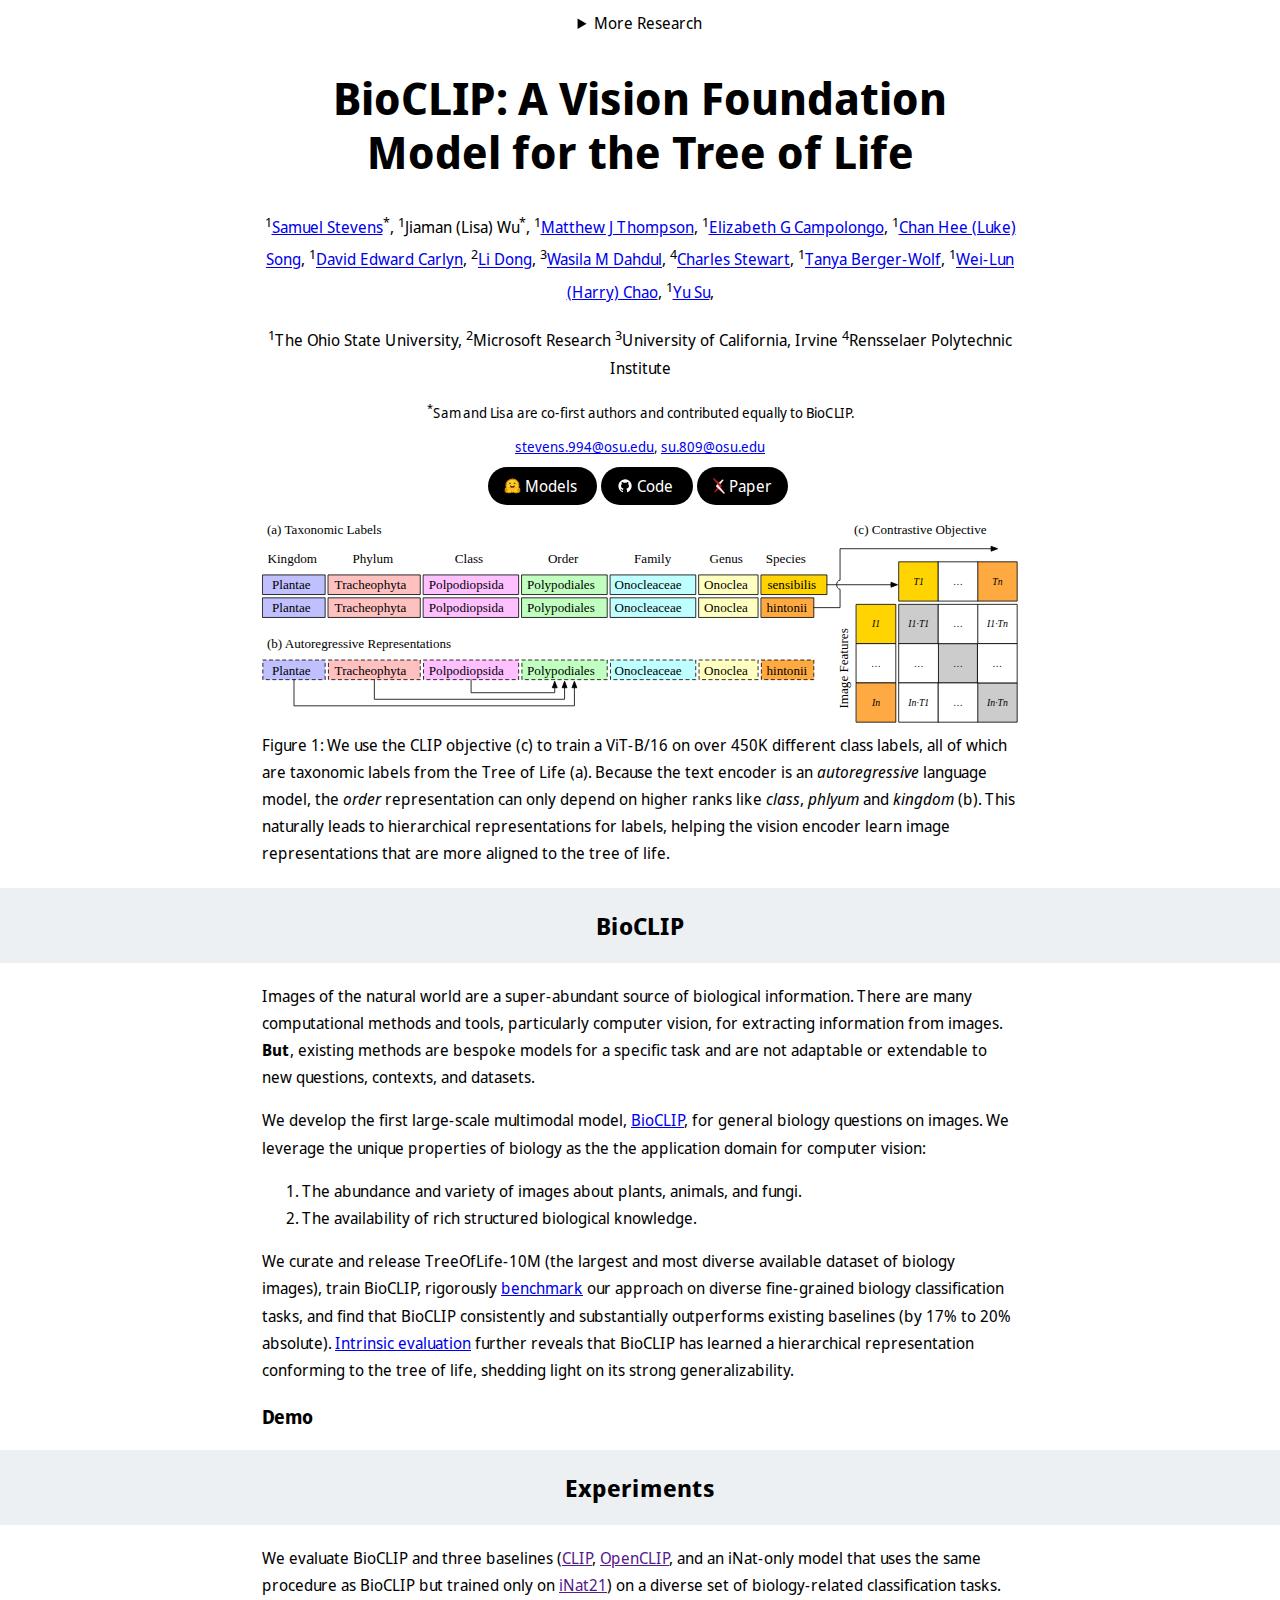
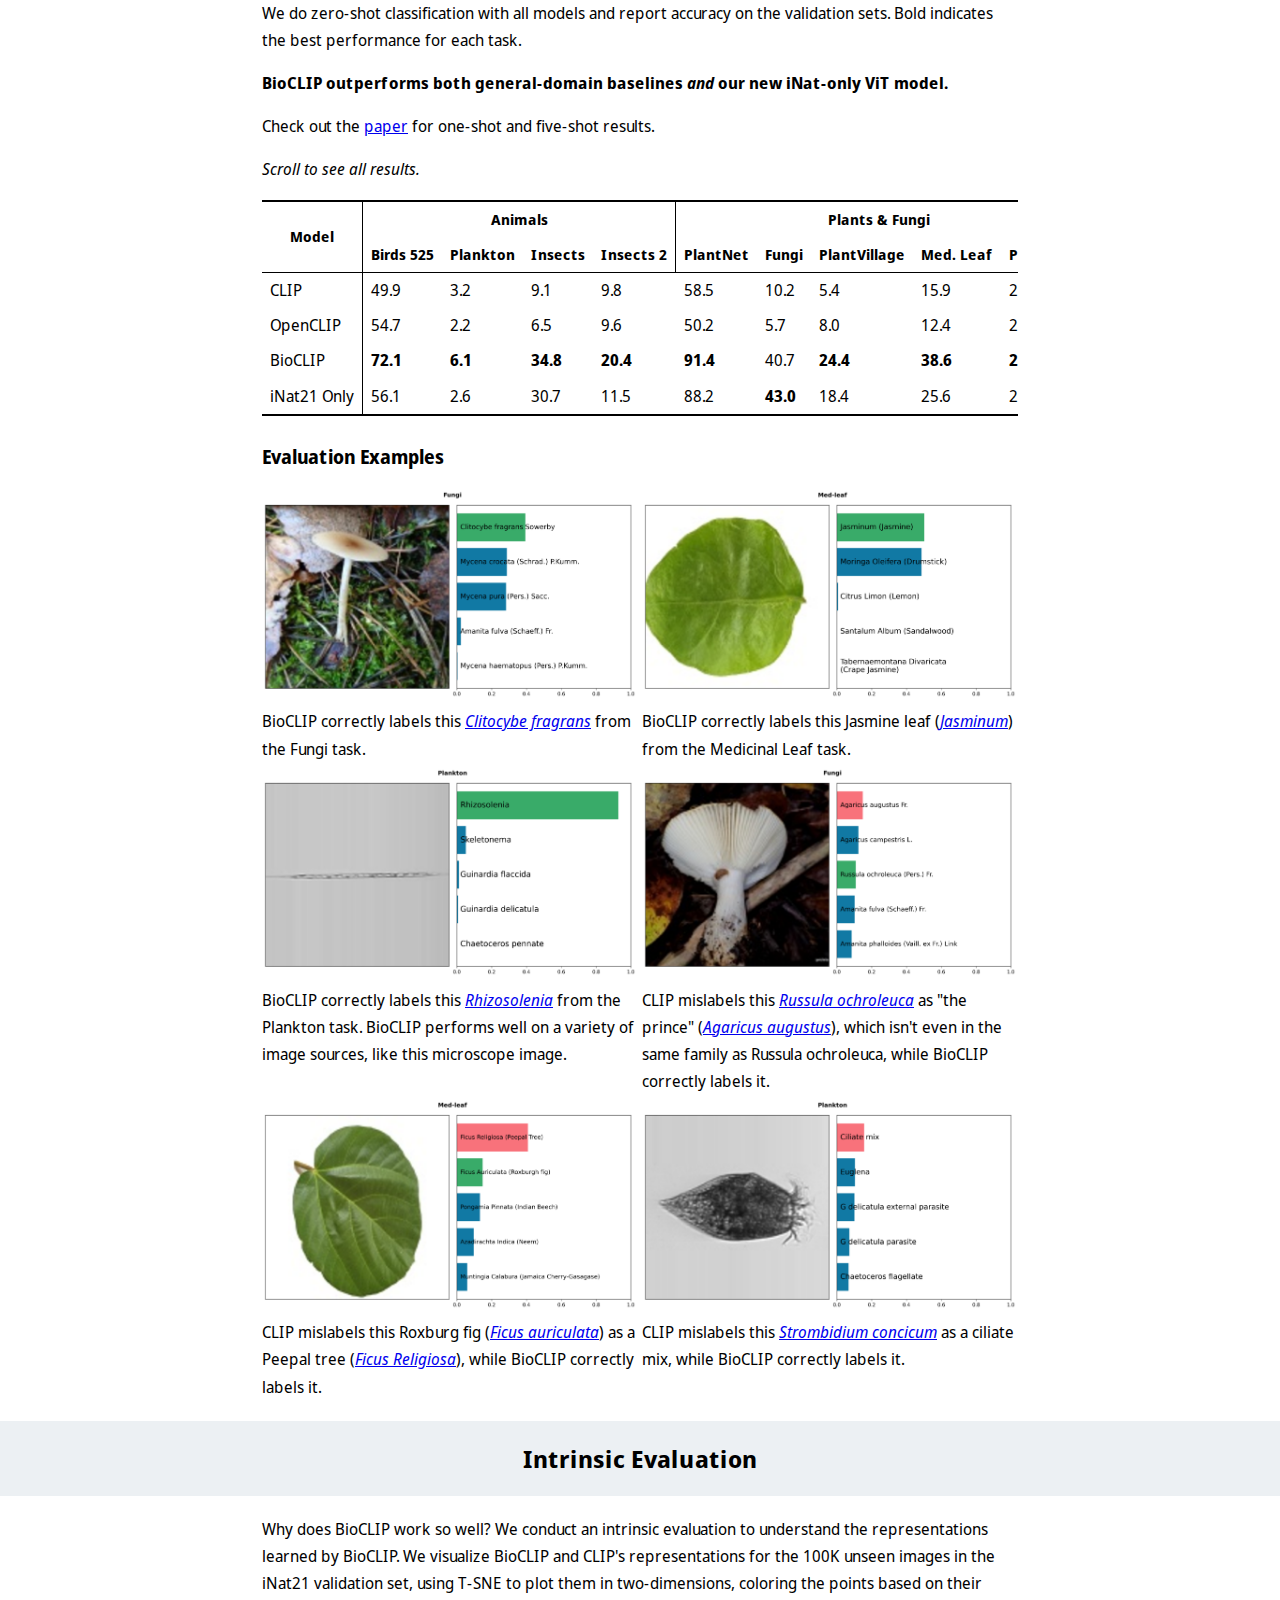
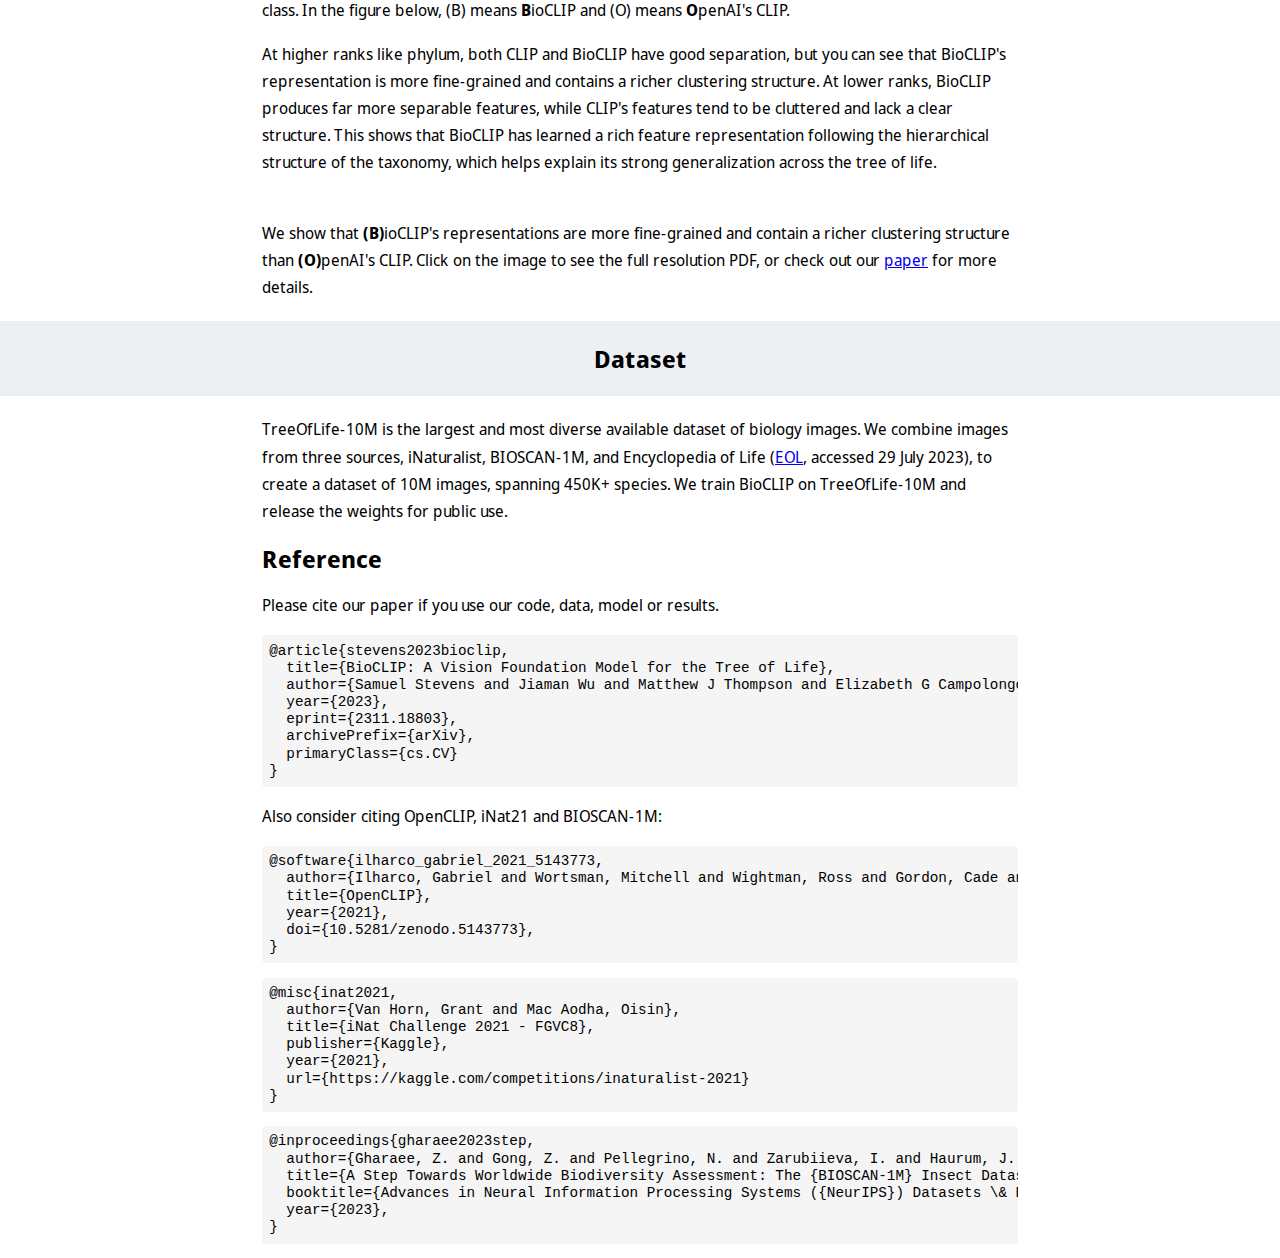
==== index.html @ 3cbe0fce "Host site on an independent branch" ====
<!DOCTYPE html>
<html lang="en">

<head>
  <meta charset="utf-8" />
  <meta name="viewport" content="width=device-width, initial-scale=1" />

  <title>BioCLIP: A Vision Foundation Model for the Tree of Life</title>
  <link rel="stylesheet" href="css/main.css" />
  <link rel="icon" href="images/icons/favicon.ico" />
  <link rel="preconnect" href="https://fonts.googleapis.com">
  <link rel="preconnect" href="https://fonts.gstatic.com" crossorigin>
  <link href="https://fonts.googleapis.com/css2?family=Noto+Sans+Display:ital,wght@0,400;0,700;1,400;1,700&display=swap" rel="stylesheet">
</head>

<body>
  <main>
    <div style="text-align: center">
      <details>
        <summary>More Research</summary>
        <div class="options">
          <p><a href="https://github.com/Imageomics/INTR">INTR</a></p>
          <p><a href="https://mmmu-benchmark.github.io">MMMU Benchmark</a></p>
          <p><a href="https://osu-nlp-group.github.io/Mind2Web">Mind2Web</a></p>
          <p><a href="https://osu-nlp-group.github.io/MagicBrush">MagicBrush</a></p>
        </div>
      </details>
    </div>
    <h1>BioCLIP: A Vision Foundation Model for the Tree of Life</h1>
    <p class="centered">
      <sup>1</sup><a href="https://samuelstevens.me/">Samuel Stevens</a><sup>*</sup>,
      <sup>1</sup>Jiaman (Lisa) Wu<sup>*</sup>,
      <sup>1</sup><a href="https://www.linkedin.com/in/thompson-m-j/">Matthew J Thompson</a>,
      <sup>1</sup><a href="https://egrace479.github.io/">Elizabeth G Campolongo</a>,
      <sup>1</sup><a href="https://chanh.ee/">Chan Hee (Luke) Song</a>,
      <sup>1</sup><a href="https://davidcarlyn.wordpress.com/">David Edward Carlyn</a>,
      <sup>2</sup><a href="https://dong.li/">Li Dong</a>,
      <sup>3</sup><a href="https://www.faculty.uci.edu/profile/?facultyId=6769">Wasila M Dahdul</a>,
      <sup>4</sup><a href="https://www.cs.rpi.edu/~stewart/">Charles Stewart</a>,
      <sup>1</sup><a href="https://cse.osu.edu/people/berger-wolf.1">Tanya Berger-Wolf</a>,
      <sup>1</sup><a href="https://sites.google.com/view/wei-lun-harry-chao">Wei-Lun (Harry) Chao</a>,
      <sup>1</sup><a href="https://ysu1989.github.io/">Yu Su</a>,
    </p>
    <p class="centered">
      <sup>1</sup>The Ohio State University,
      <sup>2</sup>Microsoft Research
      <sup>3</sup>University of California, Irvine
      <sup>4</sup>Rensselaer Polytechnic Institute
    </p>
    <p class="text-sm centered">
      <sup>*</sup>Sam and Lisa are co-first authors and contributed equally to BioCLIP.
    </p>
    <p class="text-sm centered">
      <a href="mailto:stevens.994@buckeyemail.osu.edu">stevens.994@osu.edu</a>, <a
        href="mailto:su.809@osu.edu">su.809@osu.edu</a>
    </p>

    <p class="centered">
      <!--
      <a class="pill-button" href="">
        <img src="images/icons/huggingface.svg" /> Data
      </a>
      -->
      <a class="pill-button" href="https://huggingface.co/imageomics/bioclip">
        <img src="images/icons/huggingface.svg" /> Models
      </a>
      <a class="pill-button" href="https://github.com/Imageomics/BioCLIP">
        <img src="images/icons/github.svg" /> Code
      </a>
      <a class="pill-button" href="https://arxiv.org/abs/2311.18803">
        <img src="images/icons/arxiv.svg" /> Paper
      </a>
    </p>
    <figure>
      <img srcset="" src="images/hook.svg" alt="" loading="lazy">
      <figcaption>
        Figure 1: We use the CLIP objective (c) to train a ViT-B/16 on over 450K different class labels, all of which are taxonomic labels from the Tree of Life (a).
        Because the text encoder is an <i>autoregressive</i> language model, the <i>order</i> representation can only depend on higher ranks like <i>class</i>, <i>phlyum</i> and <i>kingdom</i> (b).
        This naturally leads to hierarchical representations for labels, helping the vision encoder learn image representations that are more aligned to the tree of life.
      </figcaption>
    </figure>

    <h2 class="banded">BioCLIP</h2>

    <p>
      Images of the natural world are a super-abundant source of biological information.
      There are many computational methods and tools, particularly computer vision, for extracting information from images.
      <b>But</b>, existing methods are bespoke models for a specific task and are not adaptable
      or extendable to new questions, contexts, and datasets.
    </p>
    <p>
      We develop the first large-scale multimodal model, <a href="https://huggingface.co/imageomics/bioclip">BioCLIP</a>, for general biology questions on images.
      We leverage the unique properties of biology as the the application domain for computer vision:
      <ol>
        <li>The abundance and variety of images about plants, animals, and fungi.</li>
        <li>The availability of rich structured biological knowledge.</li>
      </ol>
      We curate and release TreeOfLife-10M (the largest and most diverse available dataset of biology images), train BioCLIP, rigorously <a href="#evaluation">benchmark</a> our approach on diverse fine-grained biology classification tasks, and find that BioCLIP consistently and substantially outperforms existing baselines (by 17% to 20% absolute).
      <a href="#intrinsic">Intrinsic evaluation</a> further reveals that BioCLIP has learned a hierarchical representation conforming to the tree of life, shedding light on its strong generalizability.
    </p>
        
    <h3>Demo</h3>
    <script type="module" src="https://gradio.s3-us-west-2.amazonaws.com/4.7.1/gradio.js"></script>
    <gradio-app src="https://imageomics-bioclip-demo.hf.space"></gradio-app>

    <h2 class="banded" id="evaluation">Experiments</h2>
    <p>
      We evaluate BioCLIP and three baselines (<a href="">CLIP</a>, <a href="">OpenCLIP</a>, and an iNat-only model that
      uses the same procedure as BioCLIP but trained only on <a href="">iNat21</a>) on a diverse set of biology-related
      classification tasks.
      We do zero-shot classification with all models and report accuracy on the validation sets.
      Bold indicates the best performance for each task.
    </p>
    <p>
      <b>BioCLIP outperforms both general-domain baselines <i>and</i> our new iNat-only ViT model.</b>
    </p>
    <p>
      Check out the <a href="https://arxiv.org/abs/2311.18803">paper</a> for one-shot and five-shot results.
    </p>
    <p><i>Scroll to see all results.</i></p>
    <table cellpadding="0" cellspacing="0">
      <thead>
        <tr>
          <th rowspan="2" class="sticky border-right">Model</th>
          <th colspan="4" class="no-border-bottom border-right">Animals</th>
          <th colspan="5" class="no-border-bottom border-right">Plants & Fungi</th>
          <th rowspan="2" class="border-right">Rare Species</th>
          <th rowspan="2">Mean</th>
        </tr>
        <tr>
          <th class="no-border-top border-left">Birds 525</th>
          <th class="no-border-top">Plankton</th>
          <th class="no-border-top">Insects</th>
          <th class="no-border-top border-right">Insects 2</th>
          <th class="no-border-top">PlantNet</th>
          <th class="no-border-top">Fungi</th>
          <th class="no-border-top">PlantVillage</th>
          <th class="no-border-top">Med. Leaf</th>
          <th class="no-border-top border-right">PlantDoc</th>
        </tr>
      </thead>
      <tbody>
        <tr>
          <td class="sticky border-right">CLIP</td>
          <td>49.9</td>
          <td>3.2</td>
          <td>9.1</td>
          <td>9.8</td>
          <td>58.5</td>
          <td>10.2</td>
          <td>5.4</td>
          <td>15.9</td>
          <td>26.1</td>
          <td>26.6</td>
          <td>21.4</td>
        </tr>
        <tr>
          <td class="sticky border-right">OpenCLIP</td>
          <td>54.7</td>
          <td>2.2</td>
          <td>6.5</td>
          <td>9.6</td>
          <td>50.2</td>
          <td>5.7</td>
          <td>8.0</td>
          <td>12.4</td>
          <td>25.8</td>
          <td>31.0</td>
          <td>20.6</td>
        </tr>
        <tr>
          <td class="sticky border-right">BioCLIP</td>
          <td><b>72.1</b></td>
          <td><b>6.1</b></td>
          <td><b>34.8</b></td>
          <td><b>20.4</b></td>
          <td><b>91.4</b></td>
          <td>40.7</td>
          <td><b>24.4</b></td>
          <td><b>38.6</b></td>
          <td><b>28.4</b></td>
          <td><b>37.8</b></td>
          <td><b>39.4</b></td>
        </tr>
        <tr>
          <td class="sticky border-right">iNat21 Only</td>
          <td>56.1</td>
          <td>2.6</td>
          <td>30.7</td>
          <td>11.5</td>
          <td>88.2</td>
          <td><b>43.0</b></td>
          <td>18.4</td>
          <td>25.6</td>
          <td>20.5</td>
          <td>19.4</td>
          <td>31.6</td>
        </tr>
      </tbody>
    </table>

    <h3>Evaluation Examples</h3>
    <div class="figure-container">
      <figure>
        <a href="images/bioclip_correct_fungi.png">
          <img srcset="" src="images/bioclip_correct_fungi.png" alt="" loading="lazy">
        </a>
        <figcaption>
          BioCLIP correctly labels this <a href="https://en.wikipedia.org/wiki/Clitocybe_fragrans"><i>Clitocybe fragrans</i></a> from the Fungi task.
        </figcaption>
      </figure>
      <figure>
        <a href="images/bioclip_correct_med-leaf.png">
          <img srcset="" src="images/bioclip_correct_med-leaf.png" alt="" loading="lazy">
        </a>
        <figcaption>
          BioCLIP correctly labels this Jasmine leaf (<a href="https://en.wikipedia.org/wiki/Jasmine"><i>Jasminum</i></a>) from the Medicinal Leaf task.
        </figcaption>
      </figure>
      <figure>
        <a href="images/bioclip_correct_plankton.png">
          <img srcset="" src="images/bioclip_correct_plankton.png" alt="" loading="lazy">
        </a>
        <figcaption>
          BioCLIP correctly labels this <a href="https://microbewiki.kenyon.edu/index.php/Rhizosolenia"><i>Rhizosolenia</i></a> from the Plankton task.
          BioCLIP performs well on a variety of image sources, like this microscope image.
        </figcaption>
      </figure>
      <figure>
        <a href="images/openai_wrong_bioclip_right_openai_fungi.png">
          <img srcset="" src="images/openai_wrong_bioclip_right_openai_fungi.png" alt="" loading="lazy">
        </a>
        <figcaption>
          CLIP mislabels this <a href="https://en.wikipedia.org/wiki/Russula_ochroleuca"><i>Russula ochroleuca</i></a> as "the prince" (<a href="https://en.wikipedia.org/wiki/Agaricus_augustus"><i>Agaricus augustus</i></a>), which isn't even in the same family as Russula ochroleuca, while BioCLIP correctly labels it.
        </figcaption>
      </figure>
      <figure>
        <a href="images/openai_wrong_bioclip_right_openai_med-leaf.png">
          <img srcset="" src="images/openai_wrong_bioclip_right_openai_med-leaf.png" alt="" loading="lazy">
        </a>
        <figcaption>
          CLIP mislabels this Roxburg fig (<a href="https://en.wikipedia.org/wiki/Ficus_auriculata"><i>Ficus auriculata</i></a>) as a Peepal tree (<a href="https://en.wikipedia.org/wiki/Ficus_religiosa"><i>Ficus Religiosa</i></a>), while BioCLIP correctly labels it.
        </figcaption>
      </figure>
      <figure>
        <a href="images/openai_wrong_bioclip_right_openai_plankton.png">
          <img srcset="" src="images/openai_wrong_bioclip_right_openai_plankton.png" alt="" loading="lazy">
        </a>
        <figcaption>
          CLIP mislabels this <a href="https://eol.org/pages/898634"><i>Strombidium concicum</i></a> as a ciliate mix, while BioCLIP correctly labels it.
        </figcaption>
      </figure>
    </div>

    <h2 id="intrinsic" class="banded">Intrinsic Evaluation</h2>
    <p>
      Why does BioCLIP work so well?
      We conduct an intrinsic evaluation to understand the representations learned by BioCLIP.
      We visualize BioCLIP and CLIP's representations for the 100K unseen images in the iNat21 validation set, using T-SNE to plot them in two-dimensions, coloring the points based on their class.
      In the figure below, (B) means <b>B</b>ioCLIP and (O) means <b>O</b>penAI's CLIP.
    </p>
    <p>
      At higher ranks like phylum, both CLIP and BioCLIP have good separation, but you can see that BioCLIP's representation is more fine-grained and contains a richer clustering structure.
      At lower ranks, BioCLIP produces far more separable features, while CLIP's features tend to be cluttered and lack a clear structure.
      This shows that BioCLIP has learned a rich feature representation following the hierarchical structure of the taxonomy, which helps explain its strong generalization across the tree of life.
    </p>
    <figure>
      <a href="files/intrinsic.pdf">
        <img srcset="" src="images/intrinsic_small.png" alt="" loading="lazy">
      </a>
      <figcaption>
        We show that <b>(B)</b>ioCLIP's representations are more fine-grained and contain a richer clustering structure than <b>(O)</b>penAI's CLIP.
        Click on the image to see the full resolution PDF, or check out our <a href="https://arxiv.org/abs/2311.18803">paper</a> for more details.
      </figcaption>
    </figure>

    <h2 class="banded" id="dataset">Dataset</h2>
    <p>
      TreeOfLife-10M is the largest and most diverse available dataset of biology images.
      We combine images from three sources, iNaturalist, BIOSCAN-1M, and Encyclopedia of Life (<a href="https://eol.org">EOL</a>, accessed 29 July 2023), to create a dataset of
      10M images, spanning 450K+ species.
      <!-- We provide a train/val split, and will release the dataset under a CC-BY-NC license. -->
      We train BioCLIP on TreeOfLife-10M and release the weights for public use.
    </p>

    <h2>Reference</h2>
    <p>Please cite our paper if you use our code, data, model or results.</p>
    <pre class="reference">@article{stevens2023bioclip,
  title={BioCLIP: A Vision Foundation Model for the Tree of Life}, 
  author={Samuel Stevens and Jiaman Wu and Matthew J Thompson and Elizabeth G Campolongo and Chan Hee Song and David Edward Carlyn and Li Dong and Wasila M Dahdul and Charles Stewart and Tanya Berger-Wolf and Wei-Lun Chao and Yu Su},
  year={2023},
  eprint={2311.18803},
  archivePrefix={arXiv},
  primaryClass={cs.CV}
}</pre>
    <p>Also consider citing OpenCLIP, iNat21 and BIOSCAN-1M:</p>
    <pre class="reference">@software{ilharco_gabriel_2021_5143773,
  author={Ilharco, Gabriel and Wortsman, Mitchell and Wightman, Ross and Gordon, Cade and Carlini, Nicholas and Taori, Rohan and Dave, Achal and Shankar, Vaishaal and Namkoong, Hongseok and Miller, John and Hajishirzi, Hannaneh and Farhadi, Ali and Schmidt, Ludwig},
  title={OpenCLIP},
  year={2021},
  doi={10.5281/zenodo.5143773},
}</pre>
    <pre class="reference">@misc{inat2021,
  author={Van Horn, Grant and Mac Aodha, Oisin},
  title={iNat Challenge 2021 - FGVC8},
  publisher={Kaggle},
  year={2021},
  url={https://kaggle.com/competitions/inaturalist-2021}
}</pre>
    <pre class="reference">@inproceedings{gharaee2023step,
  author={Gharaee, Z. and Gong, Z. and Pellegrino, N. and Zarubiieva, I. and Haurum, J. B. and Lowe, S. C. and McKeown, J. T. A. and Ho, C. Y. and McLeod, J. and Wei, Y. C. and Agda, J. and Ratnasingham, S. and Steinke, D. and Chang, A. X. and Taylor, G. W. and Fieguth, P.},
  title={A Step Towards Worldwide Biodiversity Assessment: The {BIOSCAN-1M} Insect Dataset},
  booktitle={Advances in Neural Information Processing Systems ({NeurIPS}) Datasets \& Benchmarks Track},
  year={2023},
}</pre>
  </main>
  <script>
    const details = document.querySelector("details");
    document.addEventListener("click", function (e) {
      if (!details.contains(e.target)) {
        details.removeAttribute("open");
      }
    });
  </script>
</body>

</html>
---- css/main.css ----
:root {
  --secondary-color: #bb0000;
  --nice-gray: rgb(236, 240, 243);
  --main-width: 84ch;
  font-size: 1.0em;
  font-family: "Noto Sans Display", -apple-system, BlinkMacSystemFont, "Segoe UI", Roboto, Helvetica, Arial, sans-serif, "Apple Color Emoji", "Segoe UI Emoji", "Segoe UI Symbol";
}

html {
  box-sizing: border-box;
}

*,*:before,*:after {
  box-sizing: inherit;
}

body {
  margin: 0;
}

main {
  margin: 0 auto;
  max-width: var(--main-width);
  text-rendering: optimizeLegibility;
  -webkit-font-smoothing: antialiased;
  -moz-osx-font-smoothing: grayscale;
  line-height: 1.7em;
  min-height: calc(var(--main-width));
}

h1 {
  text-align: center;
  font-size: 2.8em;
  line-height: 1.2em;
}


/***************
  Tables
***************/


td,th {
  padding: 4px 8px;
  margin: 0;
}
th {
  text-align: center;
  font-size: 0.9em;
}
table {
  max-width: 100%;
  display: inline-block;
  overflow-x: scroll;
  white-space: nowrap;

  padding: 0;
  margin: auto;
}
th {
  border-top: 2px solid black;
  border-bottom: 1px solid black;
}
tbody > tr:last-child > td {
  border-bottom: 2px solid black;
}
/* When you hover over a table row, highlight its children table data elements without a rowspan element. */
tbody > tr:hover { 
  background-color: var(--nice-gray);
}
th.sticky,td.sticky {
  position: sticky;
  left: 0;
  z-index: 2;
  background: #fff;
}

pre.reference {
  -webkit-overflow-scrolling: touch;
  overflow-x: auto;
  padding: 0.5em 0.5em;
  white-space: pre;
  word-wrap: normal;
  line-height: 1.2em;
  background-color: #f5f5f5;
  font-size: 1.1em;
  border-radius: 4px;
}


/***************
  Helpers
***************/


.no-border-top {
  border-top: 0;
}
.no-border-bottom {
  border-bottom: 0;
}
.border-right {
  border-right: 1px solid black;
}
.text-sm {
  font-size: 0.875rem;
  line-height: 1.25rem;
}
.centered {
  text-align: center;
}
.full-width {
  width: max(90vw, 100%);
  position: relative;
  left: calc(-45vw + 50%);
}
.banded {
  width: 100vw;
  position: relative;
  left: calc(-50vw + 50%);

  padding: 1em;
  text-align: center;
  background-color: var(--nice-gray);
}


/***************
  Figures
***************/


.figure-container {
  display: grid;
  grid-template-columns: 1fr 1fr;
  column-gap: 4px;
  row-gap: 4px;
}

@media only screen and (max-width: 768px) {
  .figure-container {
    grid-template-columns: 1fr;
  }
}

figure {
  margin: 0px;
}

/* Makes <a> behave like it doesn't exist with regards to flexbox */
figure > a {
  display: contents;
}
figure > a > img,figure > img {
  width: 100%;
}
figcaption {
  text-align: left;
}


/***************
  Pill Buttons
***************/


.pill-button {
  padding: 0.5em 1em;
  border-radius: 9999px;
  background-color: black;
  color: white;
  text-decoration: none;
  margin-right: 0.25em;
  white-space: nowrap;
}

.pill-button > span {
  font-size: 1em;
}

.pill-button > img {
  height: 1em;
  display: inline-block;
  transform:translate(0, 0.125em);
}

/***************
  Dropdown
***************/
details {
  margin-top: 6px;
  display: inline-block;
  min-width: 16ch;
  text-align: center;
  padding: 4px 12px;
  position: relative;
}
details:hover {
  cursor: pointer;
}

details > div.options {
  position: absolute;
  background: white;
  width: 100%;
  box-shadow: rgba(0, 0, 0, 0.1) 0px 1px 3px 0px, rgba(0, 0, 0, 0.06) 0px 1px 2px 0px;
  border-radius: 4px;
}

details > div.options > p {
  margin: 0;
  padding: 6px 2px;
}
details > div.options > p:hover {
  background-color: var(--nice-gray);
}
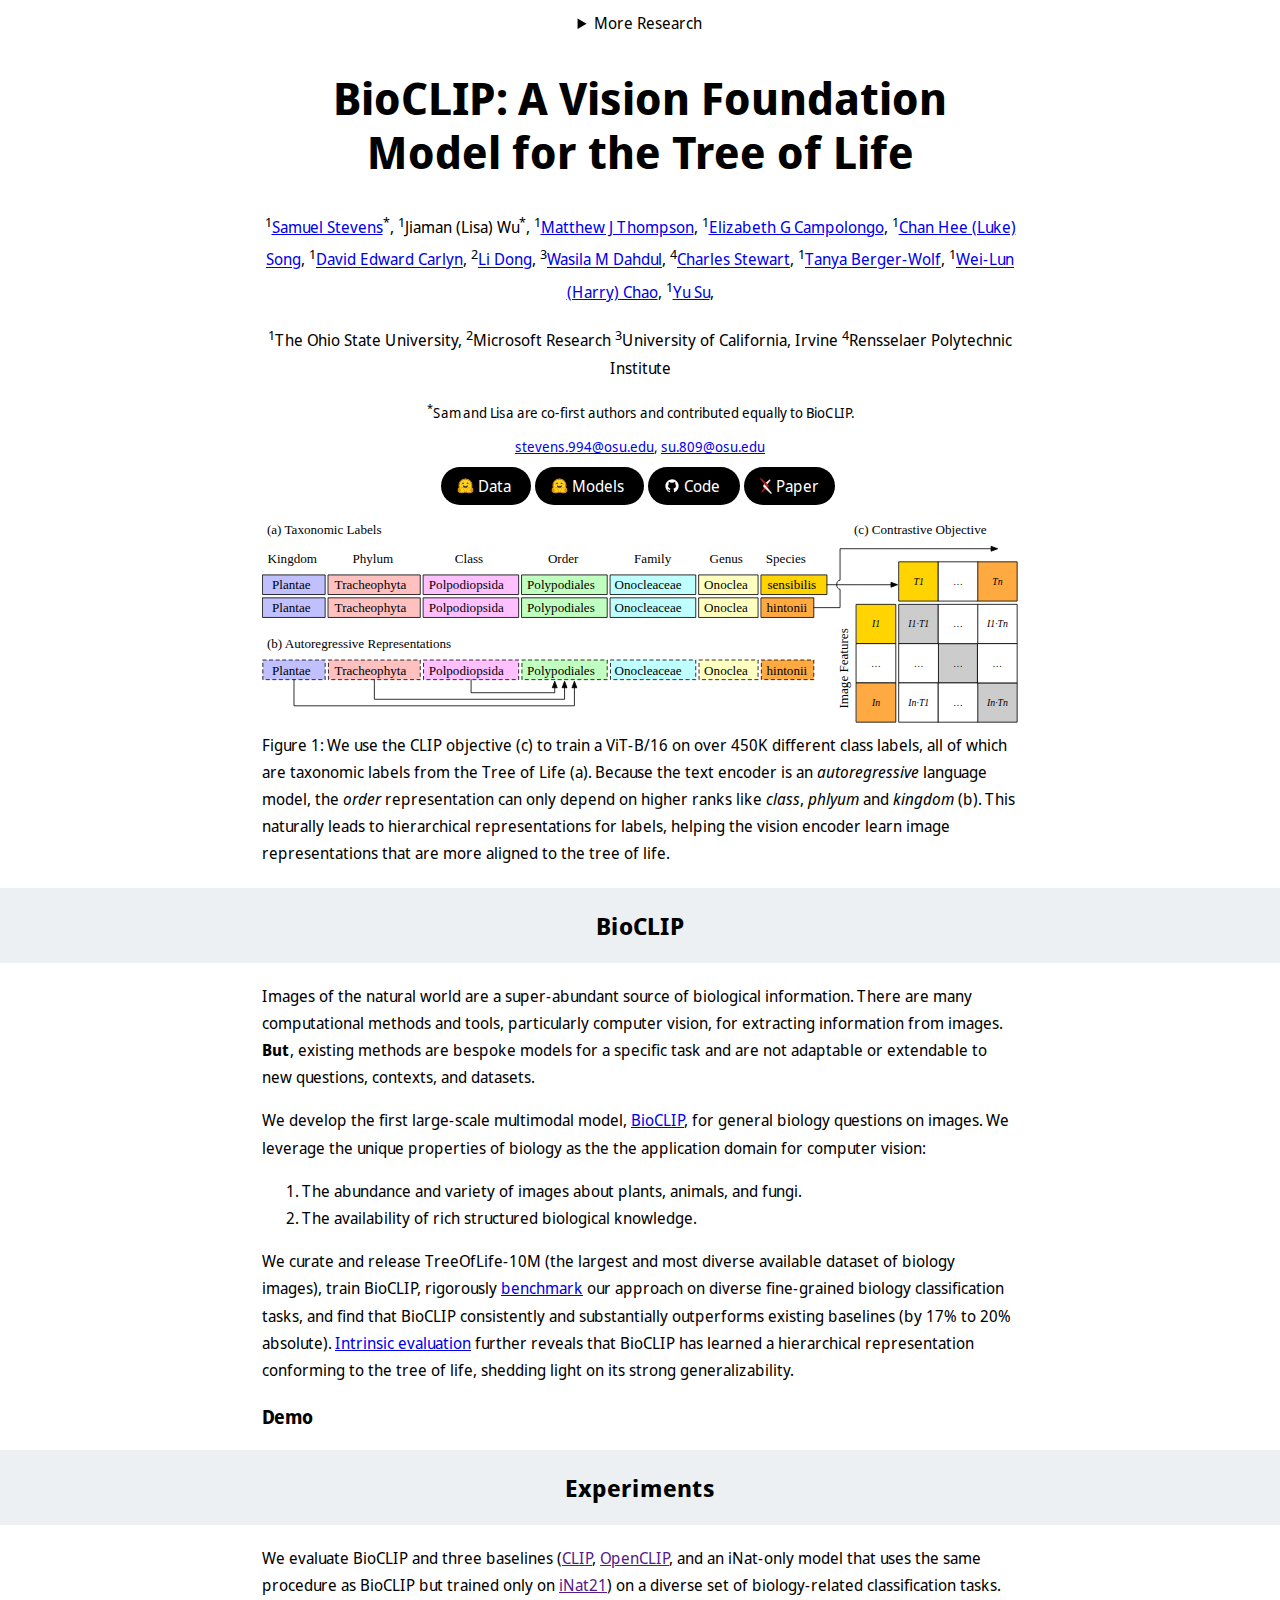
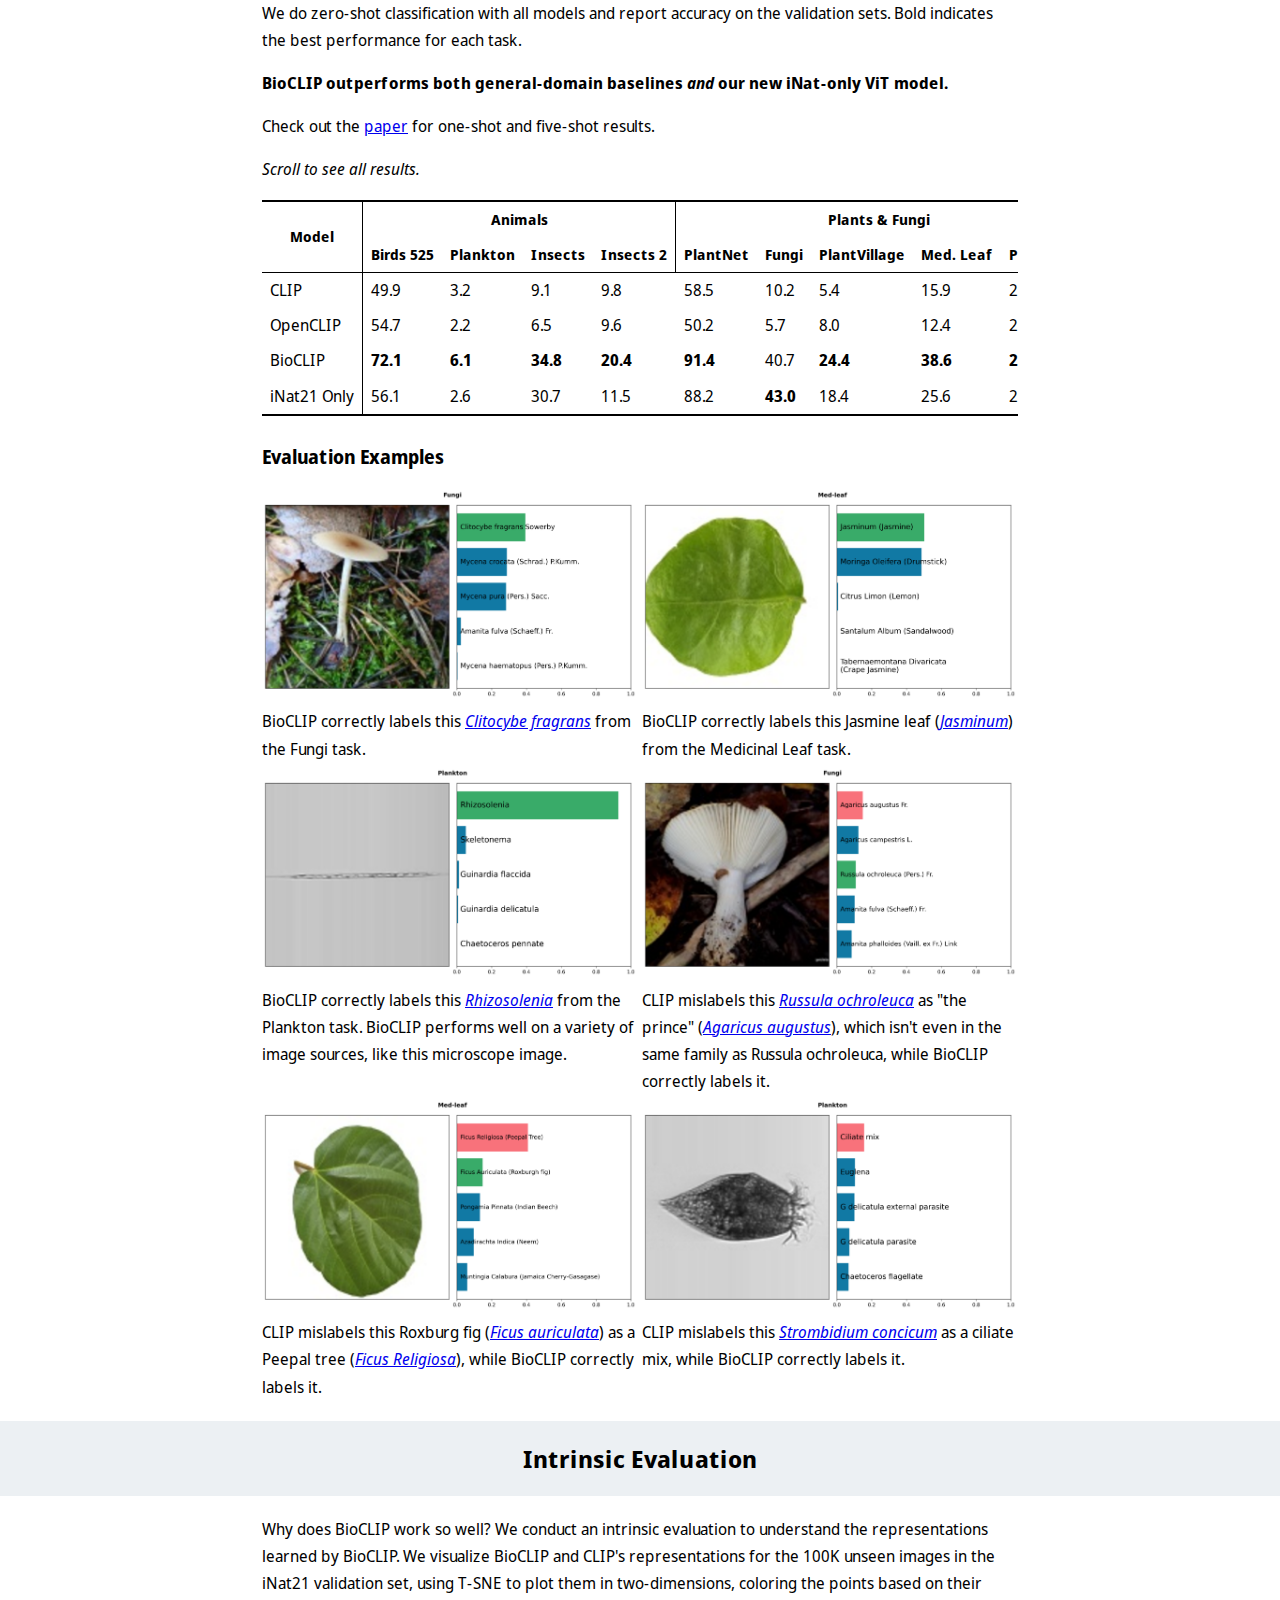
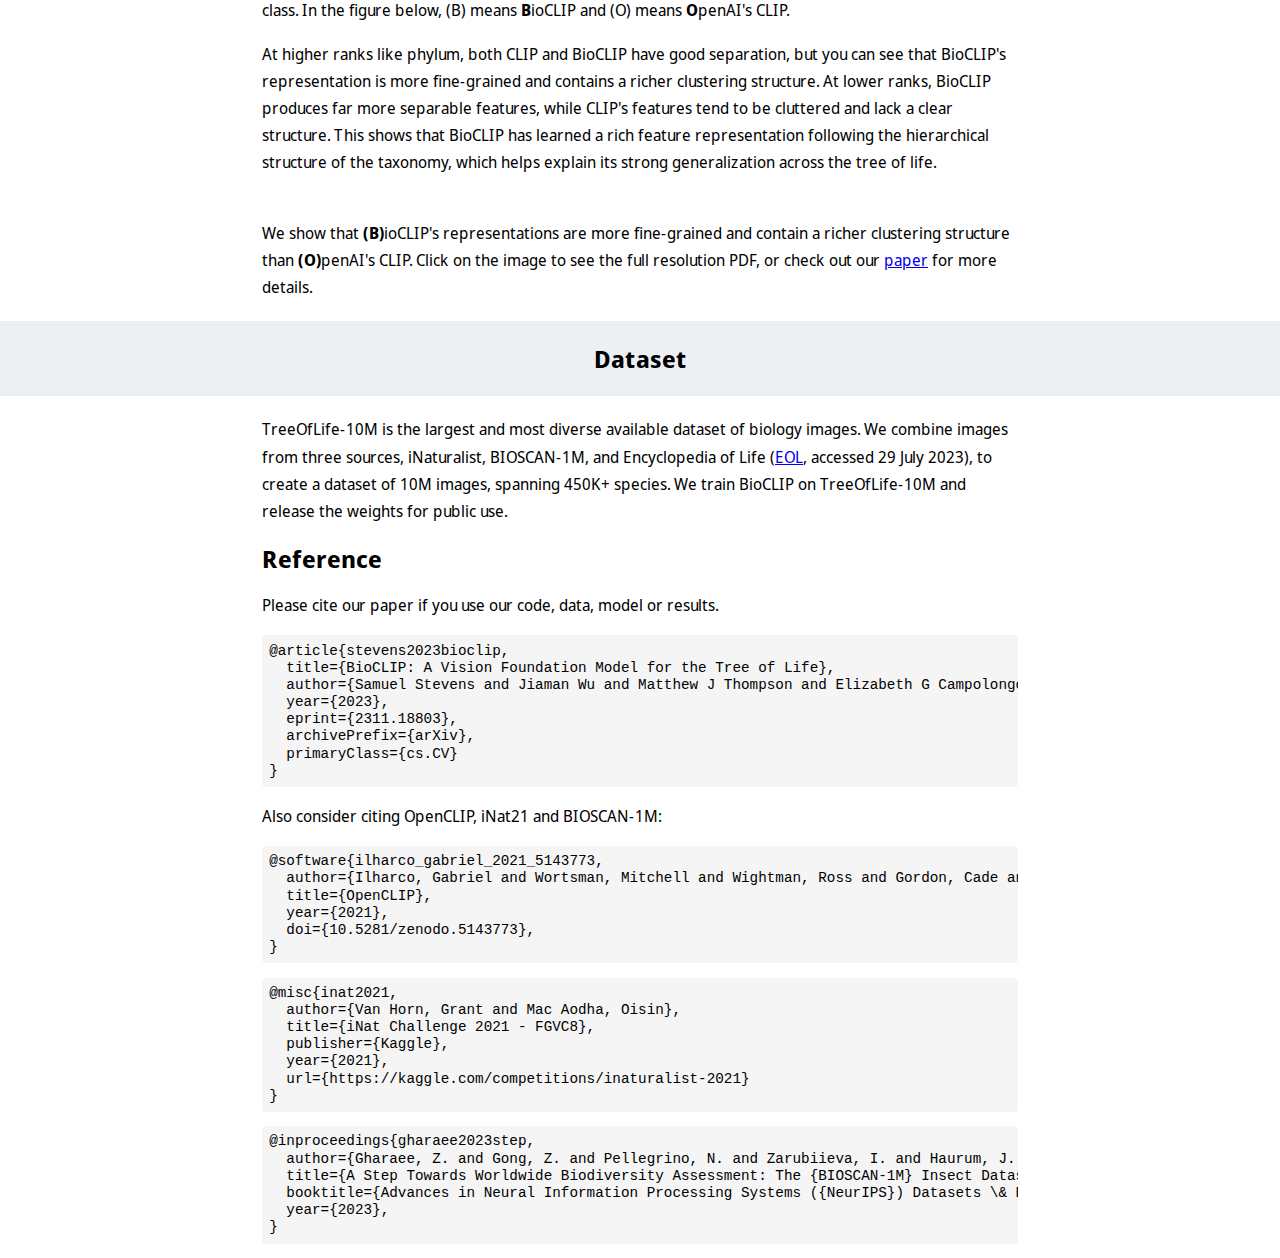
==== commit 315ae687: "Add link to data at top of website" ====
--- a/index.html
+++ b/index.html
@@ -56,11 +56,9 @@
     </p>
 
     <p class="centered">
-      <!--
-      <a class="pill-button" href="">
+      <a class="pill-button" href="https://huggingface.co/datasets/imageomics/TreeOfLife-10M">
         <img src="images/icons/huggingface.svg" /> Data
       </a>
-      -->
       <a class="pill-button" href="https://huggingface.co/imageomics/bioclip">
         <img src="images/icons/huggingface.svg" /> Models
       </a>
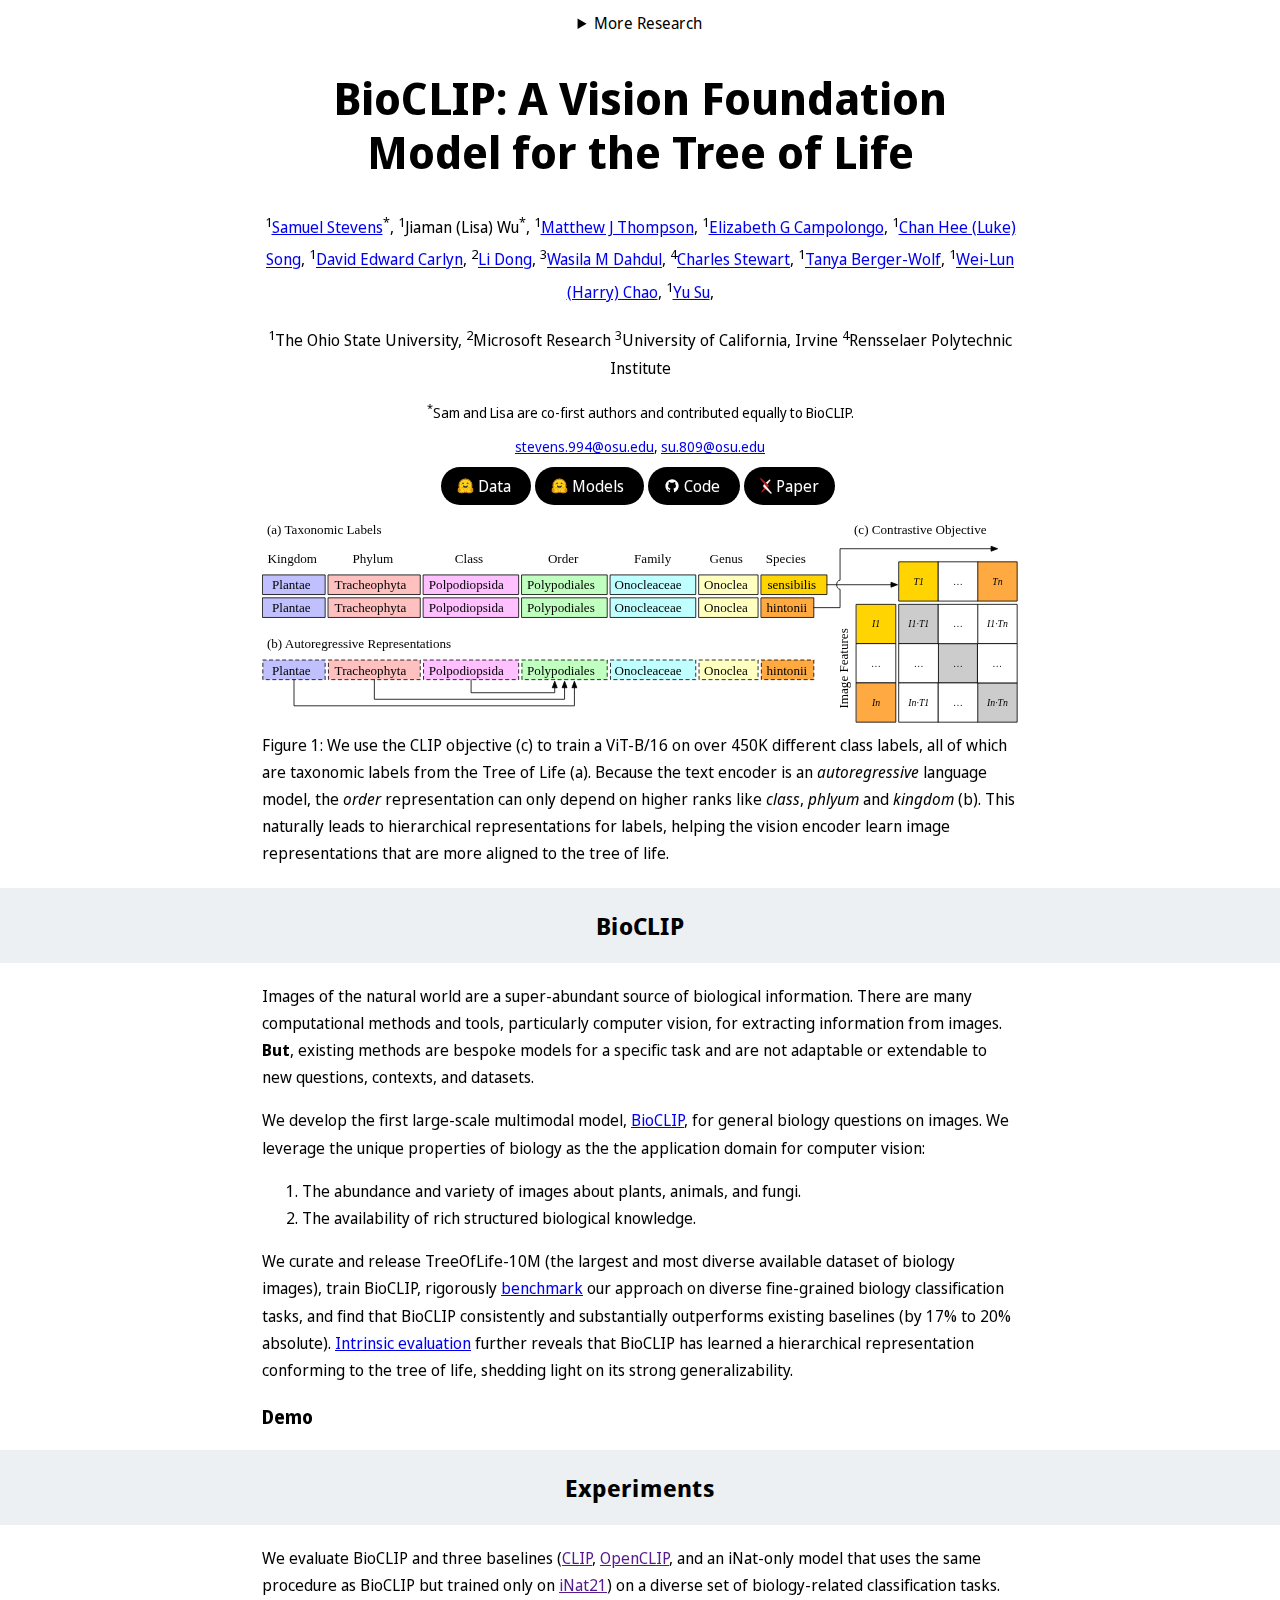
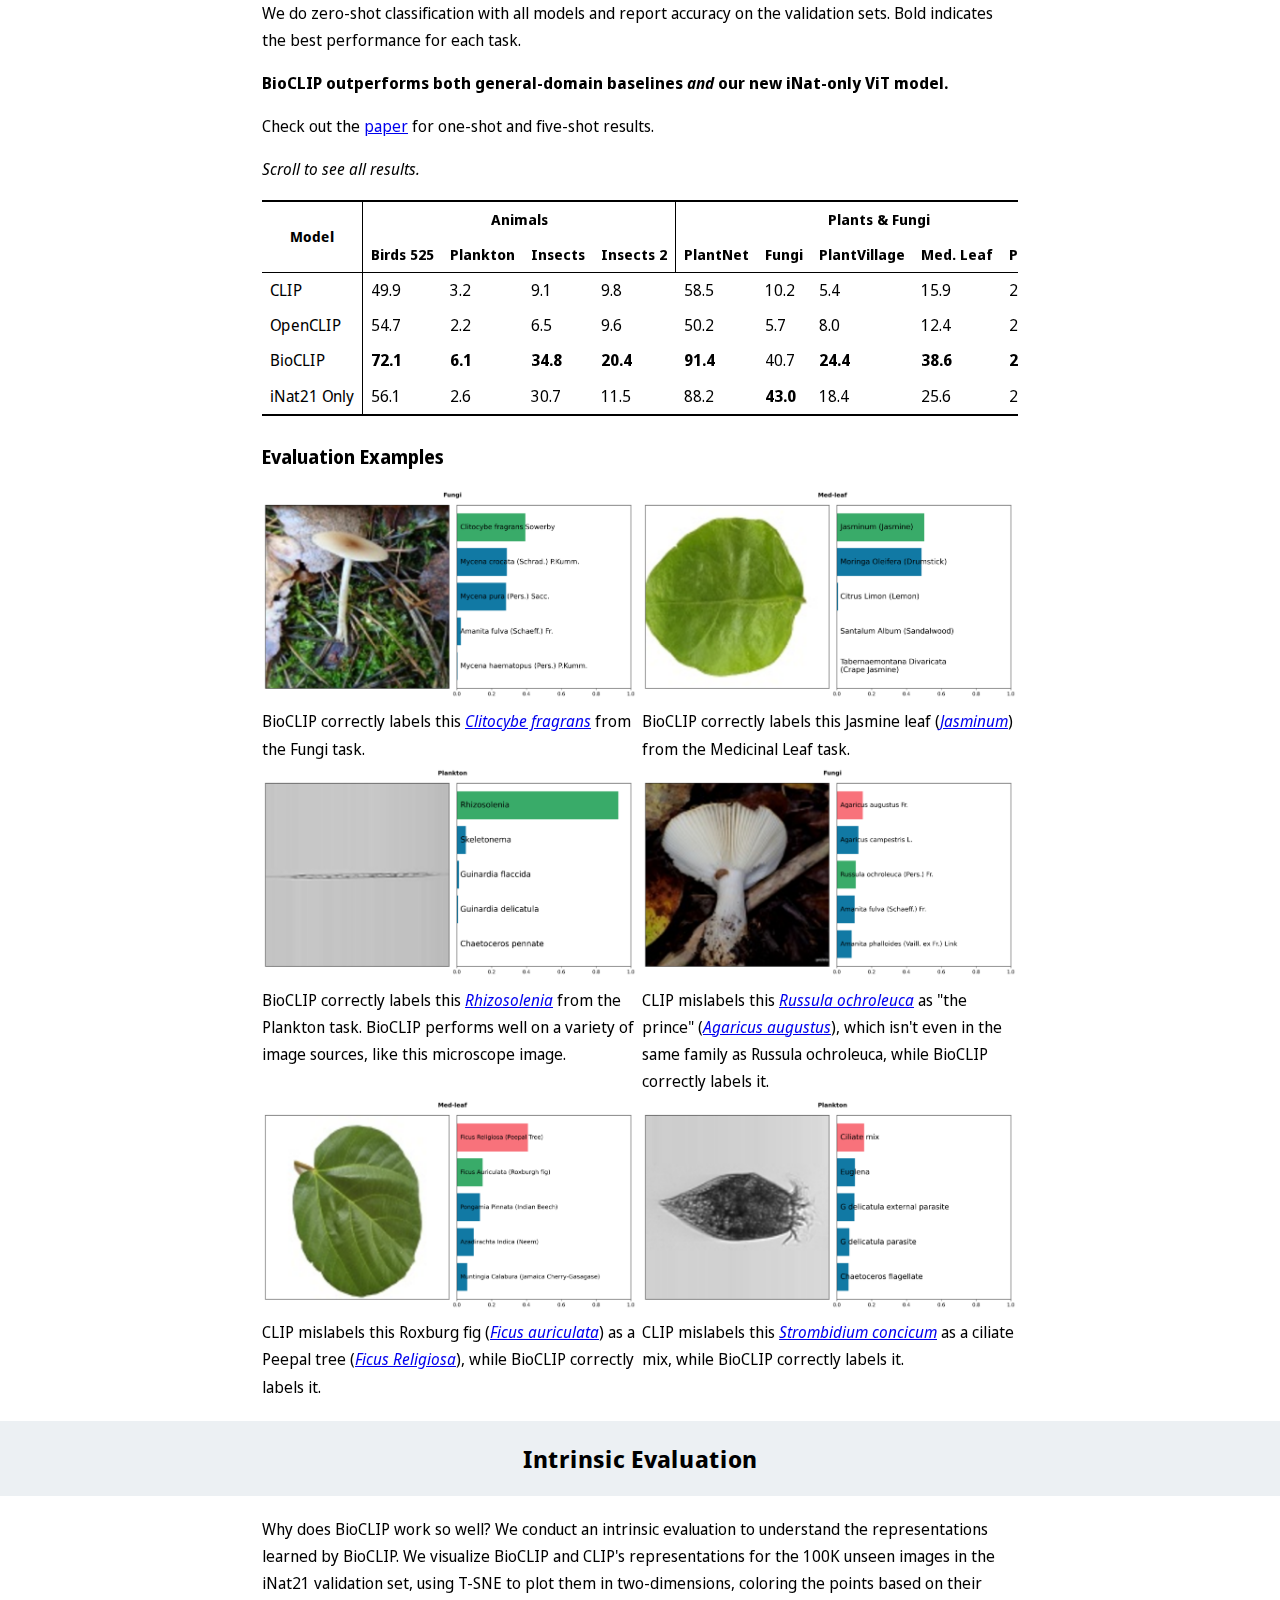
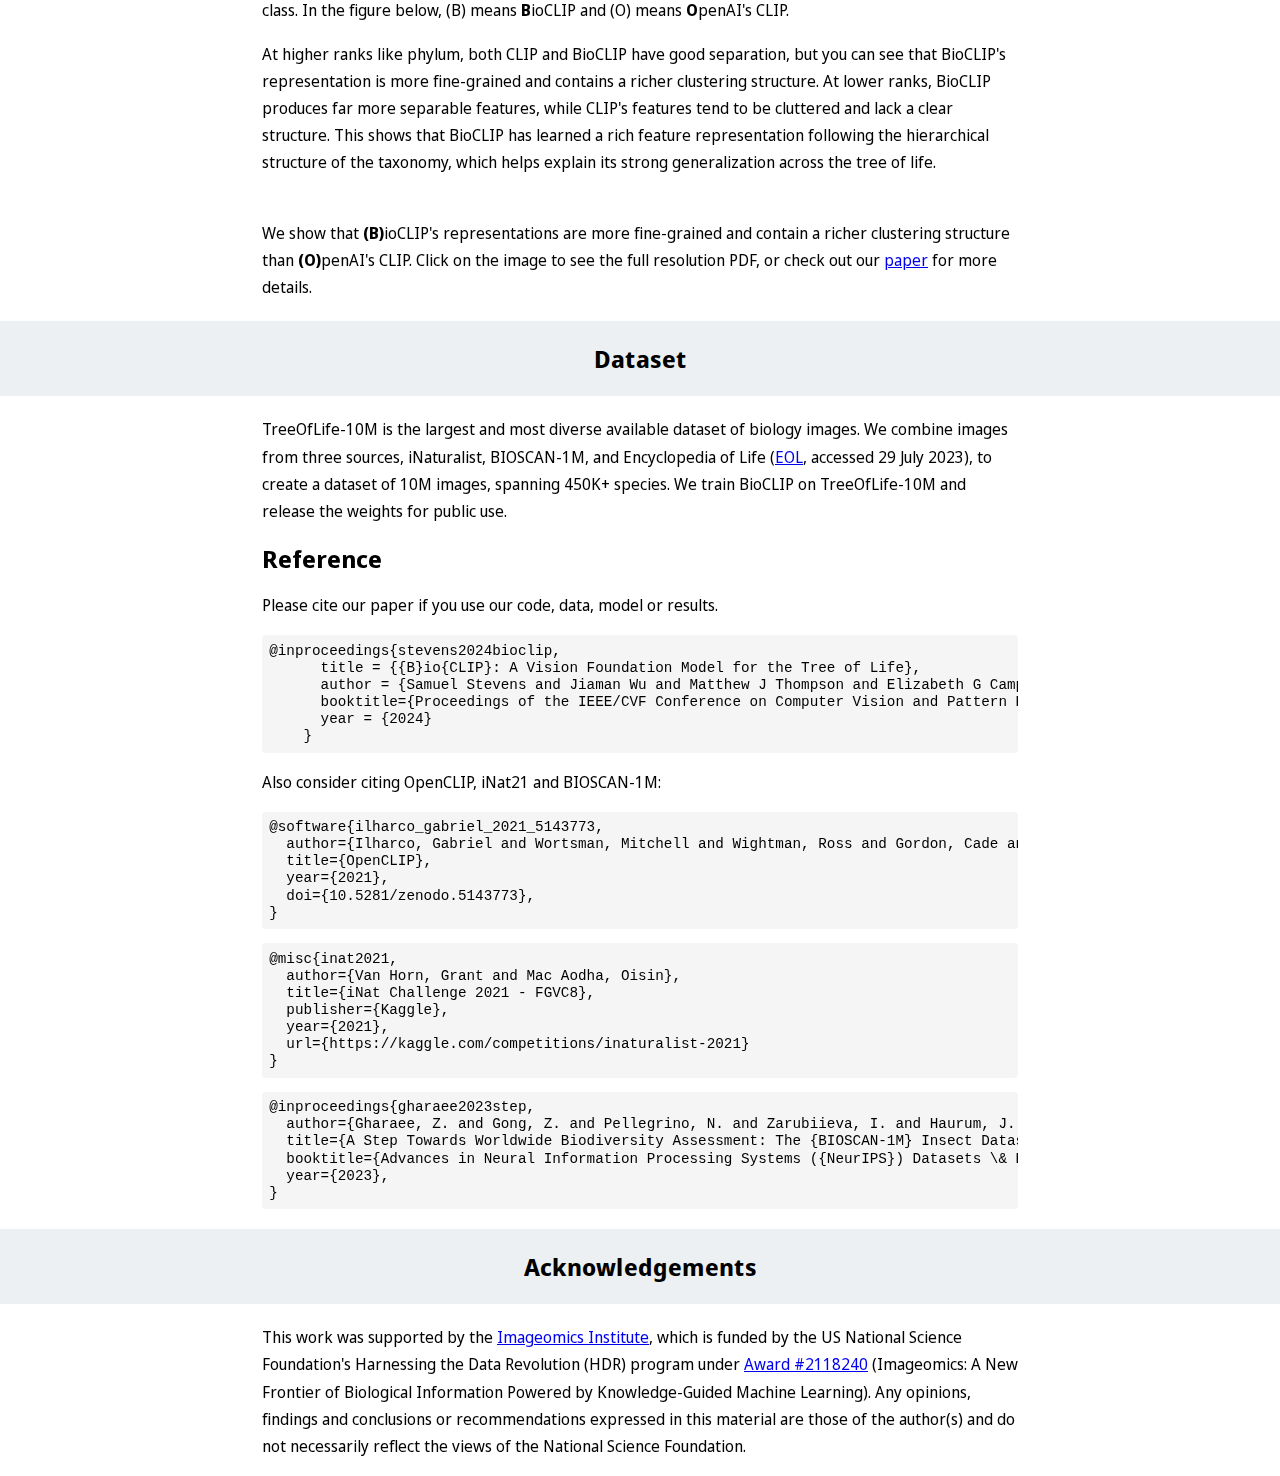
==== commit 9edf2feb: "Update index.html" ====
--- a/index.html
+++ b/index.html
@@ -283,14 +283,12 @@
 
     <h2>Reference</h2>
     <p>Please cite our paper if you use our code, data, model or results.</p>
-    <pre class="reference">@article{stevens2023bioclip,
-  title={BioCLIP: A Vision Foundation Model for the Tree of Life}, 
-  author={Samuel Stevens and Jiaman Wu and Matthew J Thompson and Elizabeth G Campolongo and Chan Hee Song and David Edward Carlyn and Li Dong and Wasila M Dahdul and Charles Stewart and Tanya Berger-Wolf and Wei-Lun Chao and Yu Su},
-  year={2023},
-  eprint={2311.18803},
-  archivePrefix={arXiv},
-  primaryClass={cs.CV}
-}</pre>
+    <pre class="reference">@inproceedings{stevens2024bioclip,
+      title = {{B}io{CLIP}: A Vision Foundation Model for the Tree of Life}, 
+      author = {Samuel Stevens and Jiaman Wu and Matthew J Thompson and Elizabeth G Campolongo and Chan Hee Song and David Edward Carlyn and Li Dong and Wasila M Dahdul and Charles Stewart and Tanya Berger-Wolf and Wei-Lun Chao and Yu Su},
+      booktitle={Proceedings of the IEEE/CVF Conference on Computer Vision and Pattern Recognition (CVPR)},
+      year = {2024}
+    }</pre>
     <p>Also consider citing OpenCLIP, iNat21 and BIOSCAN-1M:</p>
     <pre class="reference">@software{ilharco_gabriel_2021_5143773,
   author={Ilharco, Gabriel and Wortsman, Mitchell and Wightman, Ross and Gordon, Cade and Carlini, Nicholas and Taori, Rohan and Dave, Achal and Shankar, Vaishaal and Namkoong, Hongseok and Miller, John and Hajishirzi, Hannaneh and Farhadi, Ali and Schmidt, Ludwig},
@@ -311,6 +309,11 @@
   booktitle={Advances in Neural Information Processing Systems ({NeurIPS}) Datasets \& Benchmarks Track},
   year={2023},
 }</pre>
+
+    <h2 class="banded">Acknowledgements</h2>
+    <p>
+      This work was supported by the <a href="https://imageomics.org">Imageomics Institute</a>, which is funded by the US National Science Foundation's Harnessing the Data Revolution (HDR) program under <a href="https://www.nsf.gov/awardsearch/showAward?AWD_ID=2118240">Award #2118240</a> (Imageomics: A New Frontier of Biological Information Powered by Knowledge-Guided Machine Learning). Any opinions, findings and conclusions or recommendations expressed in this material are those of the author(s) and do not necessarily reflect the views of the National Science Foundation.
+    </p>
   </main>
   <script>
     const details = document.querySelector("details");
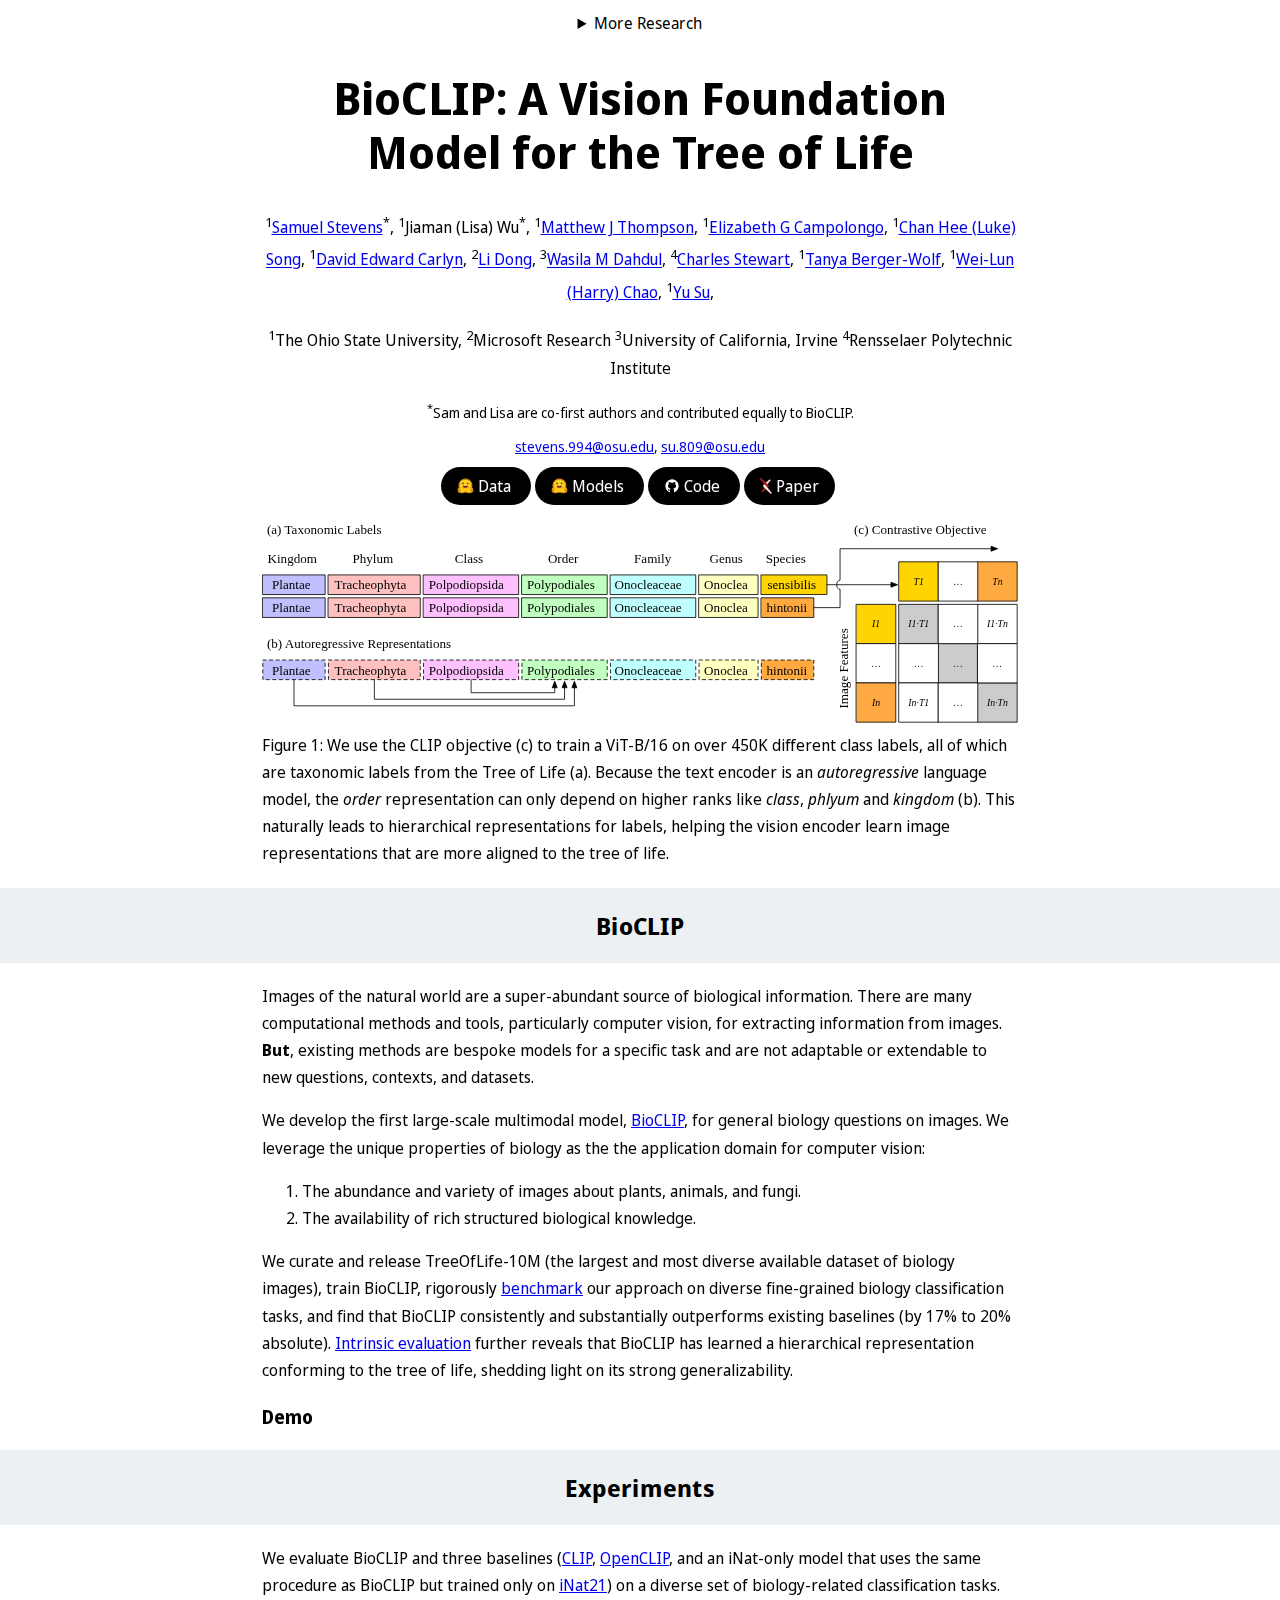
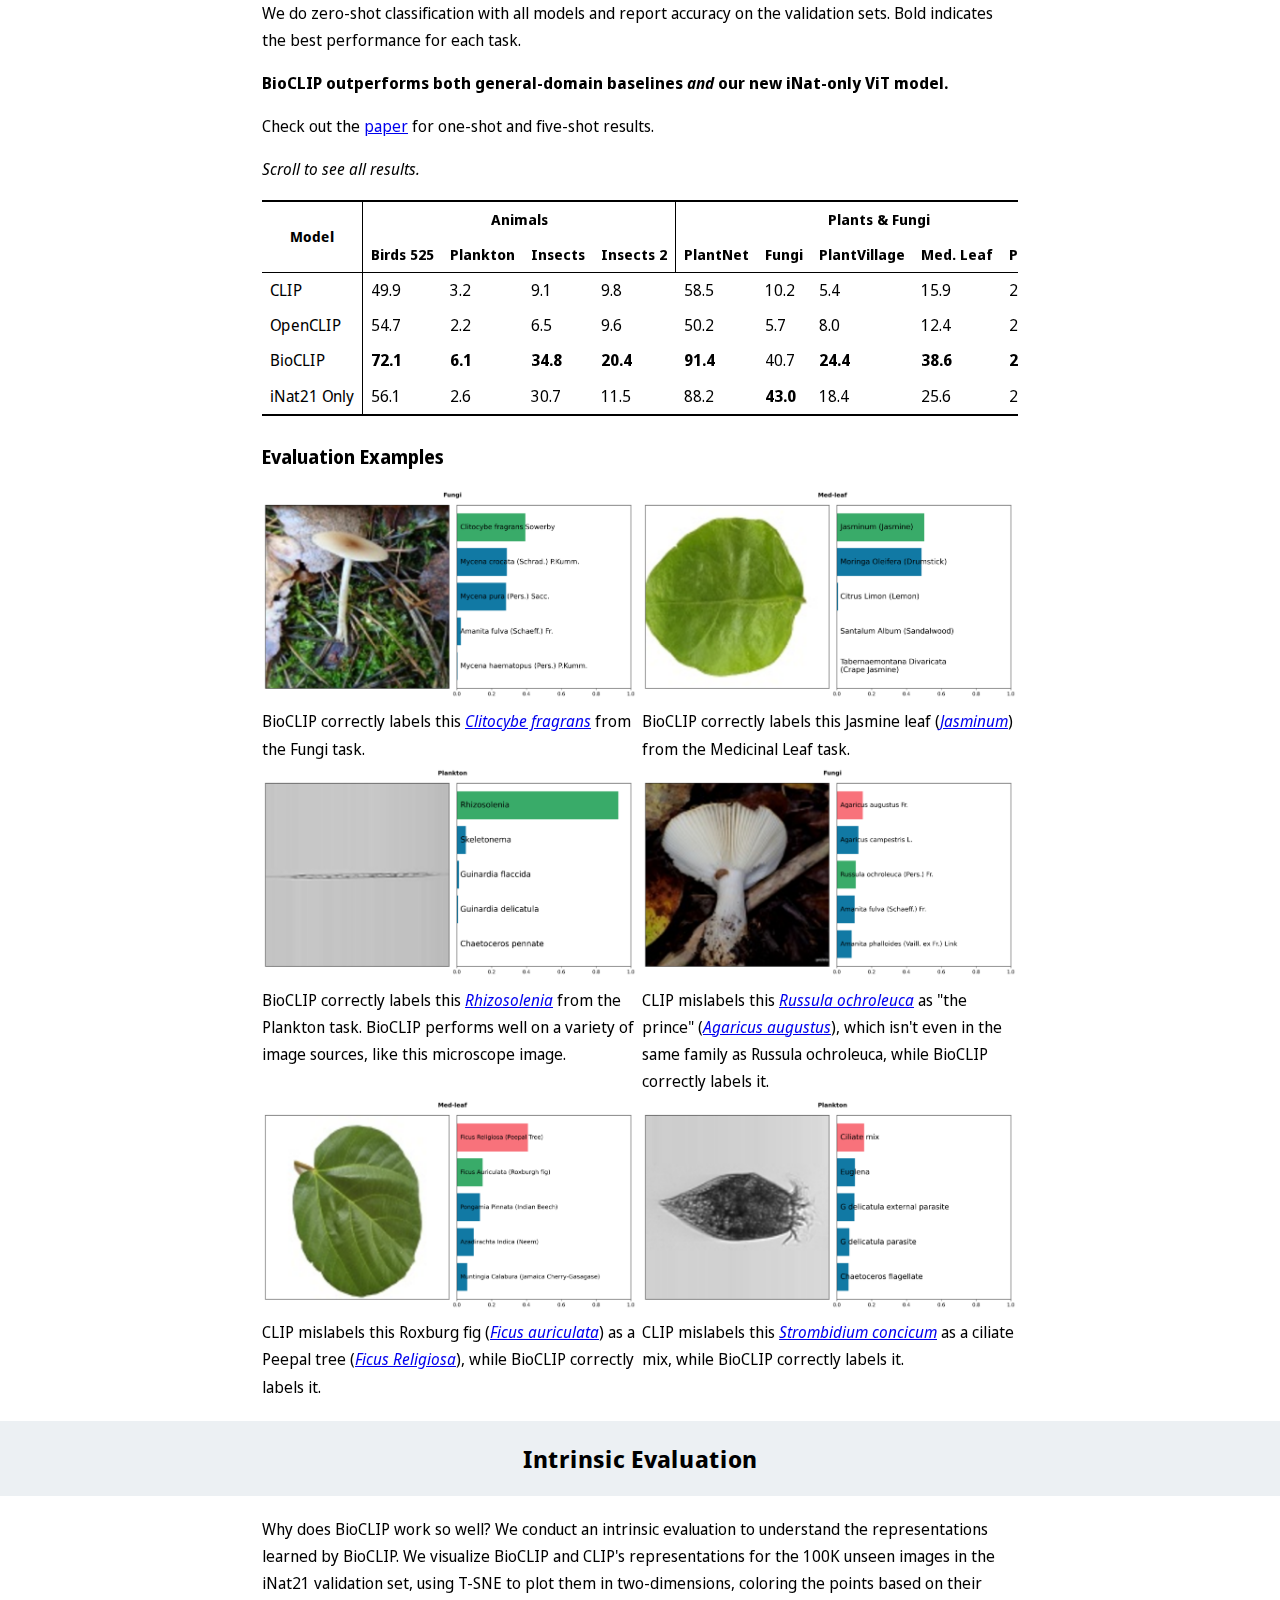
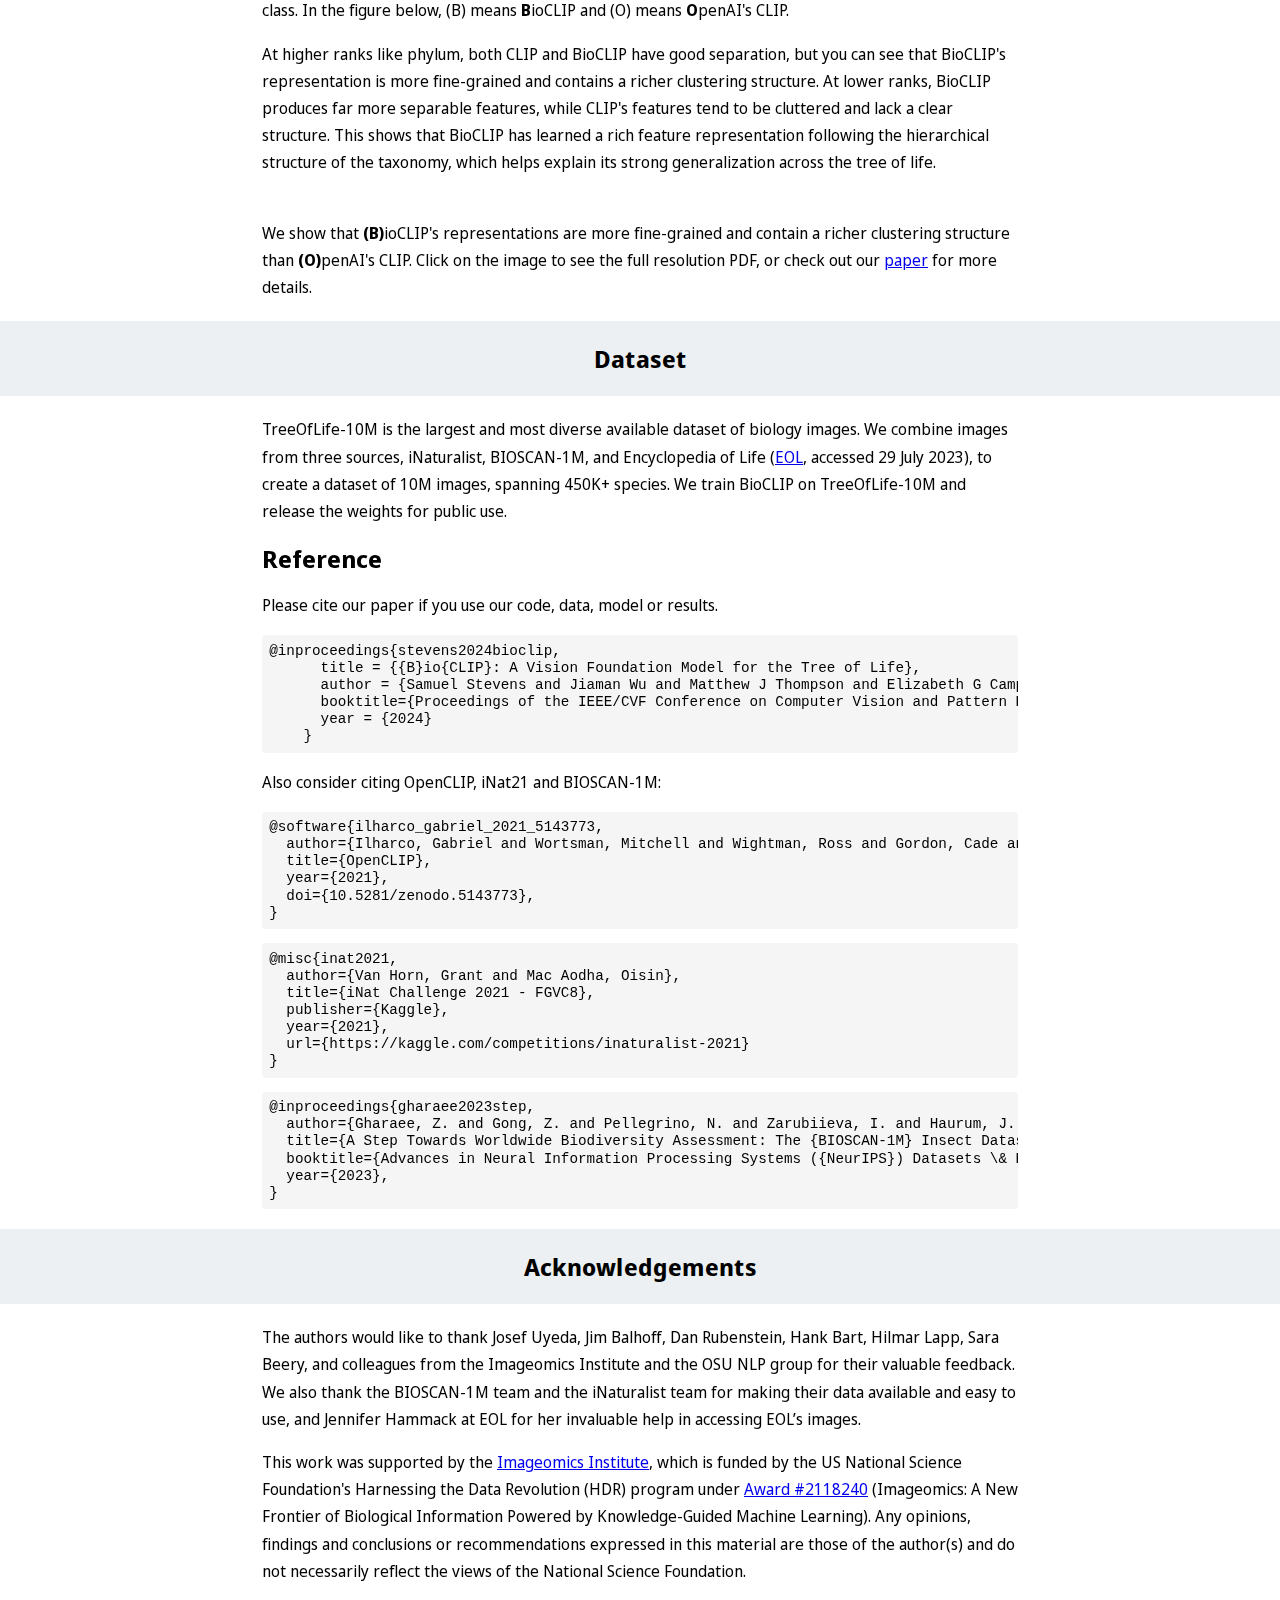
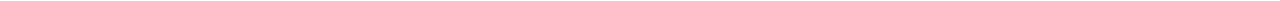
==== commit 2c258b7f: "Add links for baseline evaluation models" ====
--- a/index.html
+++ b/index.html
@@ -103,8 +103,8 @@
 
     <h2 class="banded" id="evaluation">Experiments</h2>
     <p>
-      We evaluate BioCLIP and three baselines (<a href="">CLIP</a>, <a href="">OpenCLIP</a>, and an iNat-only model that
-      uses the same procedure as BioCLIP but trained only on <a href="">iNat21</a>) on a diverse set of biology-related
+      We evaluate BioCLIP and three baselines (<a href="https://github.com/openai/CLIP">CLIP</a>, <a href="https://github.com/mlfoundations/open_clip">OpenCLIP</a>, and an iNat-only model that
+      uses the same procedure as BioCLIP but trained only on <a href="https://huggingface.co/imageomics/bioclip-vit-b-16-inat-only">iNat21</a>) on a diverse set of biology-related
       classification tasks.
       We do zero-shot classification with all models and report accuracy on the validation sets.
       Bold indicates the best performance for each task.
@@ -312,6 +312,9 @@
 
     <h2 class="banded">Acknowledgements</h2>
     <p>
+      The authors would like to thank Josef Uyeda, Jim Balhoff, Dan Rubenstein, Hank Bart, Hilmar Lapp, Sara Beery, and colleagues from the Imageomics Institute and the OSU NLP group for their valuable feedback. We also thank the BIOSCAN-1M team and the iNaturalist team for making their data available and easy to use, and Jennifer Hammack at EOL for her invaluable help in accessing EOL’s images.
+    </p>
+    <p>
       This work was supported by the <a href="https://imageomics.org">Imageomics Institute</a>, which is funded by the US National Science Foundation's Harnessing the Data Revolution (HDR) program under <a href="https://www.nsf.gov/awardsearch/showAward?AWD_ID=2118240">Award #2118240</a> (Imageomics: A New Frontier of Biological Information Powered by Knowledge-Guided Machine Learning). Any opinions, findings and conclusions or recommendations expressed in this material are those of the author(s) and do not necessarily reflect the views of the National Science Foundation.
     </p>
   </main>
